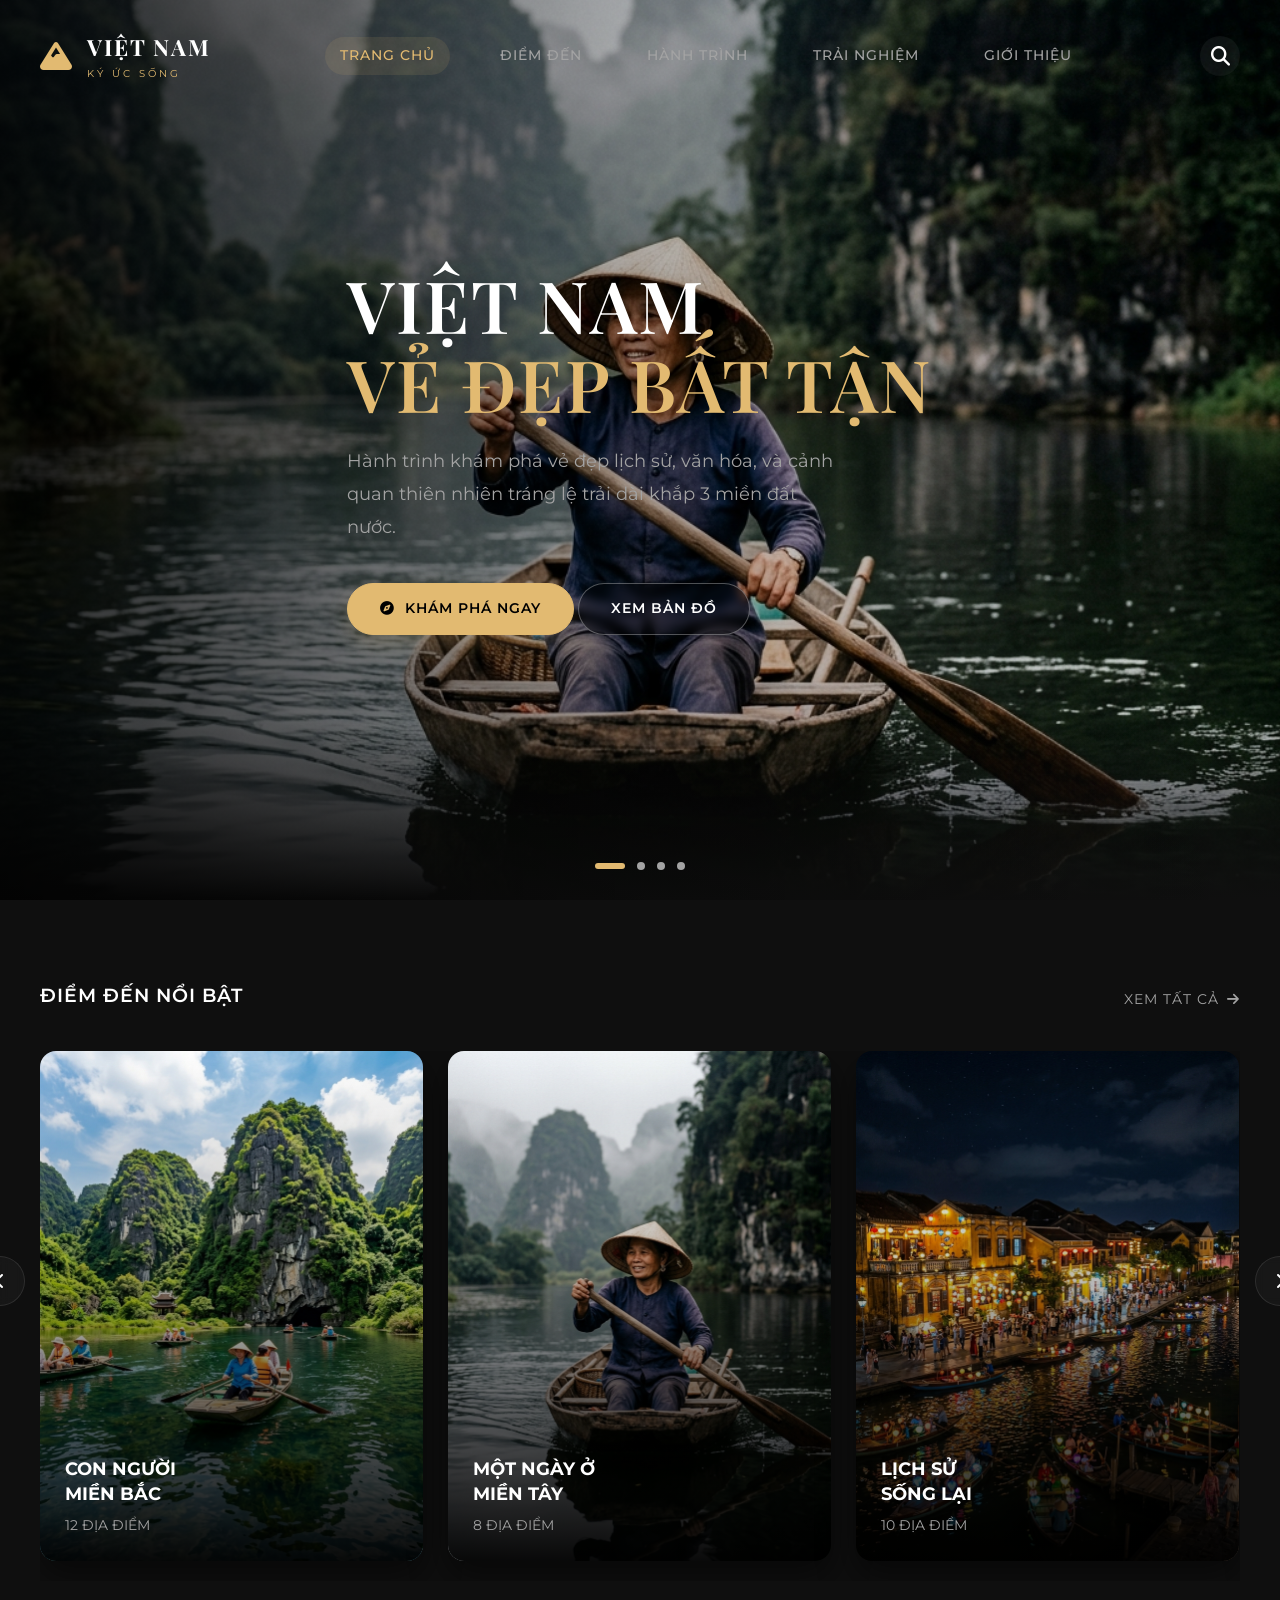
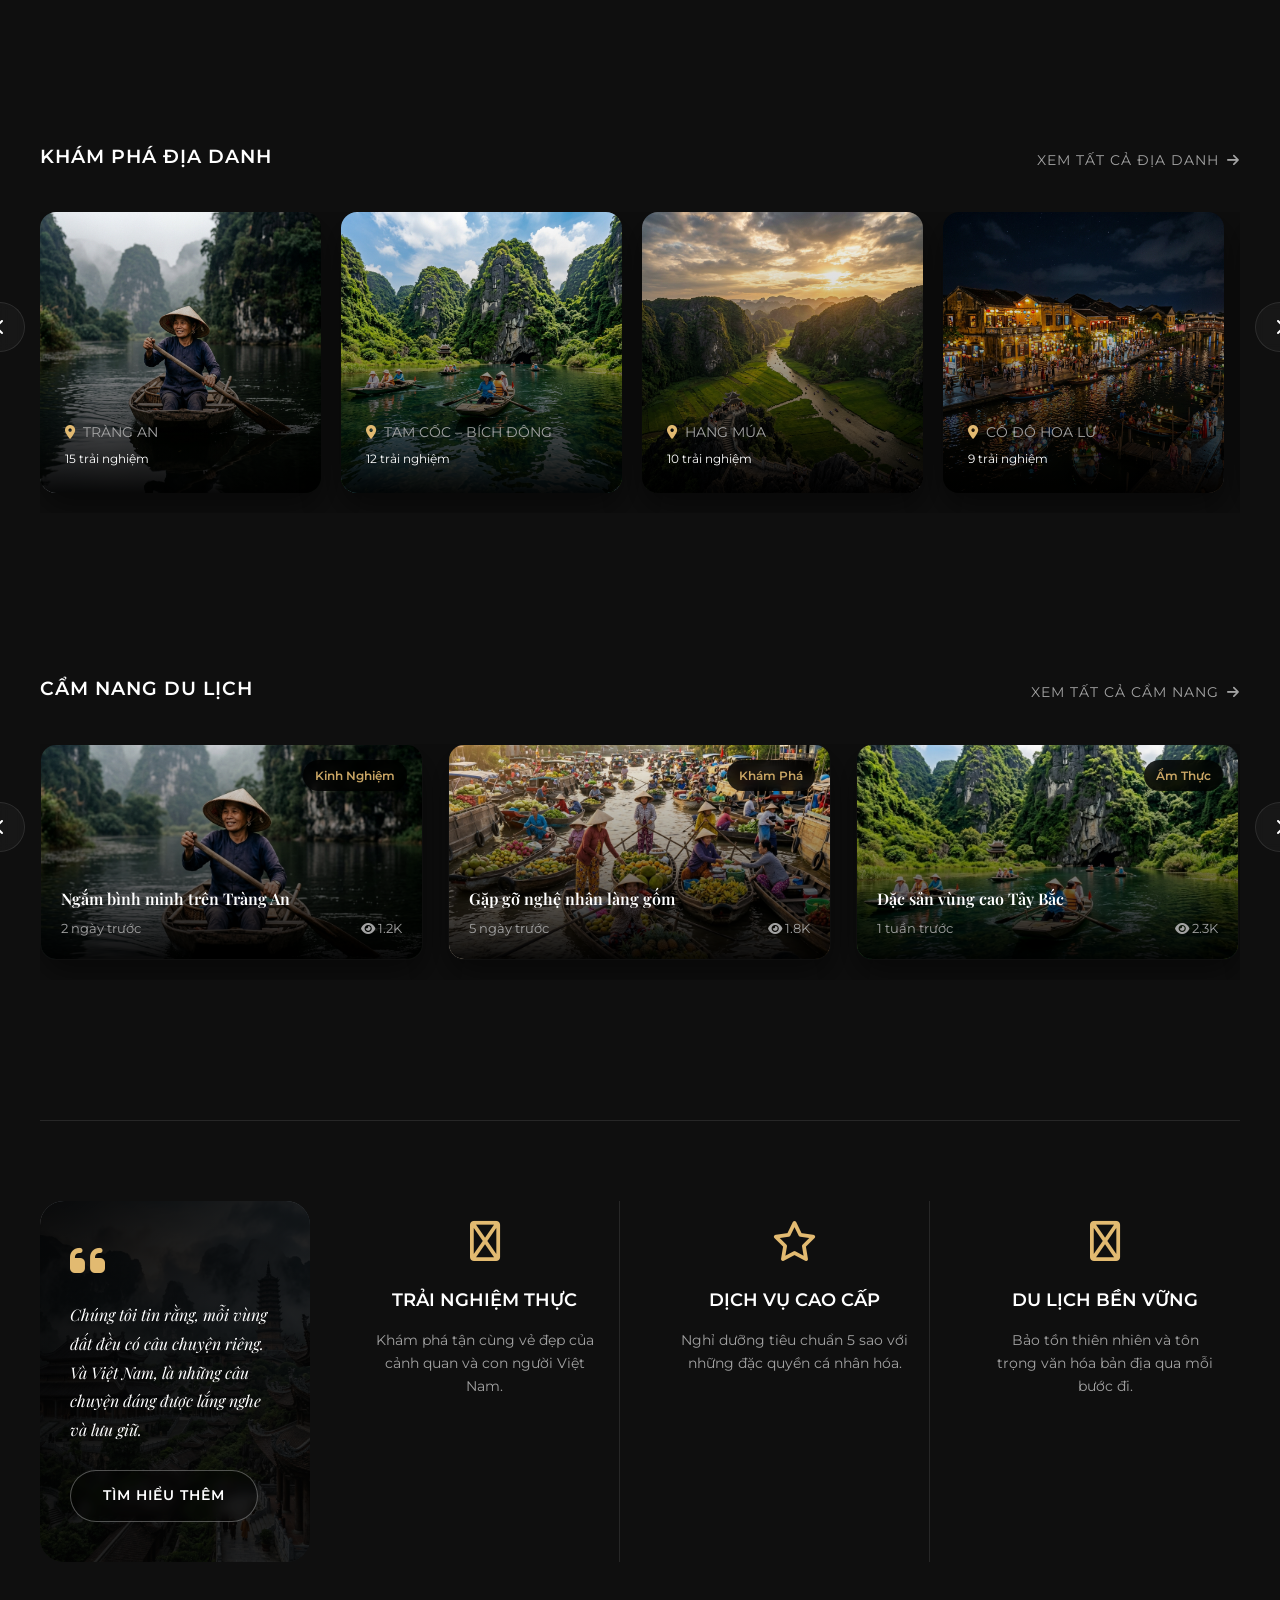
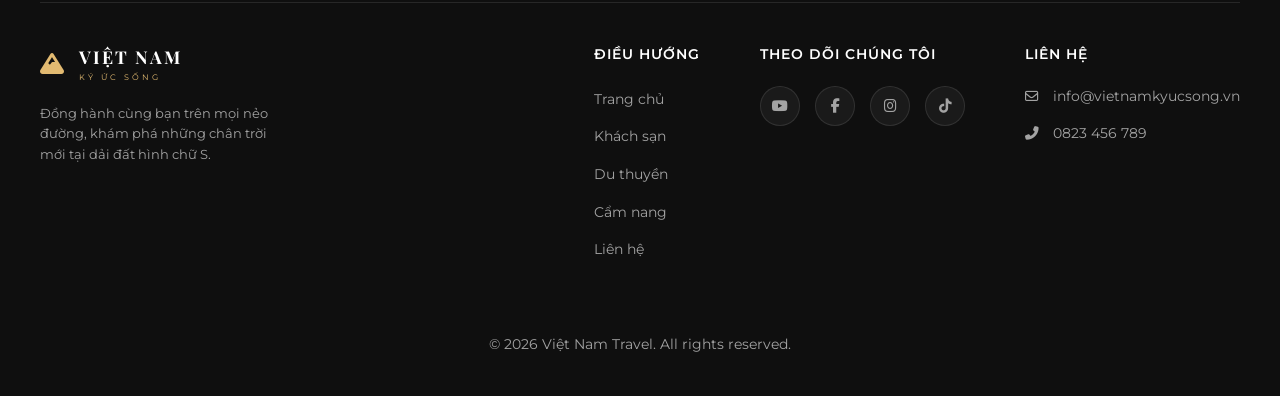
==== index.html @ fe4d3ed4 "first commit" ====
<!DOCTYPE html>
<html lang="vi">
<head>
    <meta charset="UTF-8">
    <meta name="viewport" content="width=device-width, initial-scale=1.0">
    <title>Việt Nam Ký Ức Sống</title>
    <link rel="stylesheet" href="style.css">
    <link rel="stylesheet" href="https://cdnjs.cloudflare.com/ajax/libs/font-awesome/6.4.0/css/all.min.css">
</head>
<body>

    <!-- Navbar -->
    <header class="navbar">
        <a href="index.html" class="logo">
            <i class="fas fa-mountain" style="font-size: 2rem; color: var(--gold);"></i>
            <div class="logo-text">
                <span>VIỆT NAM</span>
                <span>KÝ ỨC SỐNG</span>
            </div>
        </a>
        <nav class="nav-links">
            <a href="index.html" class="active">Trang Chủ</a>
            <a href="category.html">Điểm Đến</a>
            <a href="#">Hành Trình</a>
            <a href="#">Trải Nghiệm</a>
            <a href="#">Giới Thiệu</a>
        </nav>
        <div class="search-container">
            <input type="text" class="search-input" id="searchInput" placeholder="Tìm kiếm điểm đến...">
            <div class="nav-search" onclick="toggleSearch()">
                <i class="fas fa-search"></i>
            </div>
        </div>
        <button class="hamburger" onclick="toggleMenu()">
            <span></span>
            <span></span>
            <span></span>
        </button>
    </header>

    <!-- Mobile Overlay Nav -->
    <div class="mobile-overlay" id="mobileOverlay">
        <nav>
            <a href="index.html" class="active">Trang Chủ</a>
            <a href="category.html">Điểm Đến</a>
            <a href="#">Hành Trình</a>
            <a href="#">Trải Nghiệm</a>
            <a href="#">Giới Thiệu</a>
        </nav>
    </div>

    <!-- Hero Section -->
    <section class="hero" id="heroSlider">
        <div class="hero-bg">
            <img src="assets/images/boat.png" alt="Việt Nam Landscape" id="heroImage" style="transition: opacity 0.5s ease;">
        </div>
        <div class="hero-overlay"></div>
        <div class="container">
            <div class="hero-content">
                <h1>VIỆT NAM<br><span class="text-gold" id="heroTitle">VẺ ĐẸP BẤT TẬN</span></h1>
                <p id="heroDesc">Hành trình khám phá vẻ đẹp lịch sử, văn hóa, và cảnh quan thiên nhiên tráng lệ trải dài khắp 3 miền đất nước.</p>
                <div class="hero-buttons">
                    <a href="category.html" class="btn btn-solid"><i class="fas fa-compass"></i> KHÁM PHÁ NGAY</a>
                    <a href="javascript:void(0)" onclick="alert('Bản đồ đang tải...')" class="btn btn-outline">XEM BẢN ĐỒ</a>
                </div>
            </div>
        </div>
        
        <!-- Slide indicators at bottom center -->
        <div class="hero-indicators">
            <div class="dot active" onclick="goToSlide(0)"></div>
            <div class="dot" onclick="goToSlide(1)"></div>
            <div class="dot" onclick="goToSlide(2)"></div>
            <div class="dot" onclick="goToSlide(3)"></div>
        </div>
    </section>

    <!-- Section 1: Tour Nổi Bật -->
    <section class="section">
        <div class="container" style="position: relative;">
            <div class="section-header">
                <h2 class="section-title">ĐIỂM ĐẾN NỔI BẬT</h2>
                <a href="category.html" class="view-all">Xem tất cả <i class="fas fa-arrow-right"></i></a>
            </div>
            
            <div class="scroll-container">
                <div class="card" onclick="window.location.href='single.html'">
                    <div class="card-img">
                        <img src="assets/images/ninhbinh.png" alt="Ninh Bình">
                    </div>
                    <div class="card-overlay">
                        <h3 class="card-title">CON NGƯỜI<br>MIỀN BẮC</h3>
                        <div class="card-meta">12 ĐỊA ĐIỂM</div>
                    </div>
                </div>
                <div class="card" onclick="window.location.href='single.html'">
                    <div class="card-img">
                        <img src="assets/images/boat.png" alt="Sông Nước">
                    </div>
                    <div class="card-overlay">
                        <h3 class="card-title">MỘT NGÀY Ở<br>MIỀN TÂY</h3>
                        <div class="card-meta">8 ĐỊA ĐIỂM</div>
                    </div>
                </div>
                <div class="card" onclick="window.location.href='single.html'">
                    <div class="card-img">
                        <img src="assets/images/hoian.png" alt="Hội An">
                    </div>
                    <div class="card-overlay">
                        <h3 class="card-title">LỊCH SỬ<br>SỐNG LẠI</h3>
                        <div class="card-meta">10 ĐỊA ĐIỂM</div>
                    </div>
                </div>
                <div class="card" onclick="window.location.href='single.html'">
                    <div class="card-img">
                        <img src="assets/images/mekong.png" alt="Miền Trung">
                    </div>
                    <div class="card-overlay">
                        <h3 class="card-title">LÀNG NGHỀ<br>TRUYỀN THỐNG</h3>
                        <div class="card-meta">9 ĐỊA ĐIỂM</div>
                    </div>
                </div>
            </div>
            
            <div class="nav-arrow left" onclick="slideGrid(this, -1)"><i class="fas fa-chevron-left"></i></div>
            <div class="nav-arrow" onclick="slideGrid(this, 1)"><i class="fas fa-chevron-right"></i></div>
        </div>
    </section>

    <!-- Section 2: Khám Phá Địa Danh -->
    <section class="section">
        <div class="container" style="position: relative;">
            <div class="section-header">
                <h2 class="section-title">KHÁM PHÁ ĐỊA DANH</h2>
                <a href="category.html" class="view-all">Xem tất cả địa danh <i class="fas fa-arrow-right"></i></a>
            </div>
            
            <div class="scroll-container grid-5">
                <div class="card" style="aspect-ratio: 1/1;" onclick="window.location.href='single.html'">
                    <div class="card-img" style="aspect-ratio: 1/1;">
                        <img src="assets/images/boat.png" alt="Tràng An">
                    </div>
                    <div class="card-overlay">
                        <div class="card-meta" style="margin-bottom: 5px;"><i class="fas fa-map-marker-alt"></i> TRÀNG AN</div>
                        <div class="card-meta" style="color: #fff; font-size: 0.75rem;">15 trải nghiệm</div>
                    </div>
                </div>
                <div class="card" style="aspect-ratio: 1/1;" onclick="window.location.href='single.html'">
                    <div class="card-img" style="aspect-ratio: 1/1;">
                        <img src="assets/images/ninhbinh.png" alt="Tam Cốc">
                    </div>
                    <div class="card-overlay">
                        <div class="card-meta" style="margin-bottom: 5px;"><i class="fas fa-map-marker-alt"></i> TAM CỐC – BÍCH ĐỘNG</div>
                        <div class="card-meta" style="color: #fff; font-size: 0.75rem;">12 trải nghiệm</div>
                    </div>
                </div>
                <div class="card" style="aspect-ratio: 1/1;" onclick="window.location.href='single.html'">
                    <div class="card-img" style="aspect-ratio: 1/1;">
                        <img src="assets/images/hangmua.png" alt="Hang Múa">
                    </div>
                    <div class="card-overlay">
                        <div class="card-meta" style="margin-bottom: 5px;"><i class="fas fa-map-marker-alt"></i> HANG MÚA</div>
                        <div class="card-meta" style="color: #fff; font-size: 0.75rem;">10 trải nghiệm</div>
                    </div>
                </div>
                <div class="card" style="aspect-ratio: 1/1;" onclick="window.location.href='single.html'">
                    <div class="card-img" style="aspect-ratio: 1/1;">
                        <img src="assets/images/hoian.png" alt="Hoa Lư">
                    </div>
                    <div class="card-overlay">
                        <div class="card-meta" style="margin-bottom: 5px;"><i class="fas fa-map-marker-alt"></i> CỐ ĐÔ HOA LƯ</div>
                        <div class="card-meta" style="color: #fff; font-size: 0.75rem;">9 trải nghiệm</div>
                    </div>
                </div>
                <div class="card" style="aspect-ratio: 1/1;" onclick="window.location.href='single.html'">
                    <div class="card-img" style="aspect-ratio: 1/1;">
                        <img src="assets/images/baidinh.png" alt="Bái Đính">
                    </div>
                    <div class="card-overlay">
                        <div class="card-meta" style="margin-bottom: 5px;"><i class="fas fa-map-marker-alt"></i> CHÙA BÁI ĐÍNH</div>
                        <div class="card-meta" style="color: #fff; font-size: 0.75rem;">8 trải nghiệm</div>
                    </div>
                </div>
            </div>
            
            <div class="nav-arrow left" onclick="slideGrid(this, -1)"><i class="fas fa-chevron-left"></i></div>
            <div class="nav-arrow" onclick="slideGrid(this, 1)"><i class="fas fa-chevron-right"></i></div>
        </div>
    </section>

    <!-- Section 3: Cẩm Nang Du Lịch -->
    <section class="section">
        <div class="container" style="position: relative;">
            <div class="section-header">
                <h2 class="section-title">CẨM NANG DU LỊCH</h2>
                <a href="category.html" class="view-all">Xem tất cả cẩm nang <i class="fas fa-arrow-right"></i></a>
            </div>
            
            <div class="scroll-container">
                <div class="video-card" onclick="window.location.href='single.html'">
                    <div class="video-img">
                        <img src="assets/images/boat.png" alt="Bình minh">
                        <div class="time-badge">Kinh Nghiệm</div>
                        <div class="video-overlay">
                            <h4 class="video-title">Ngắm bình minh trên Tràng An</h4>
                            <div class="video-stats">
                                <span>2 ngày trước</span>
                                <span><i class="fas fa-eye"></i> 1.2K</span>
                            </div>
                        </div>
                    </div>
                </div>
                <div class="video-card" onclick="window.location.href='single.html'">
                    <div class="video-img">
                        <img src="assets/images/mekong.png" alt="Thợ đá">
                        <div class="time-badge">Khám Phá</div>
                        <div class="video-overlay">
                            <h4 class="video-title">Gặp gỡ nghệ nhân làng gốm</h4>
                            <div class="video-stats">
                                <span>5 ngày trước</span>
                                <span><i class="fas fa-eye"></i> 1.8K</span>
                            </div>
                        </div>
                    </div>
                </div>
                <div class="video-card" onclick="window.location.href='single.html'">
                    <div class="video-img">
                        <img src="assets/images/ninhbinh.png" alt="Làng quê">
                        <div class="time-badge">Ẩm Thực</div>
                        <div class="video-overlay">
                            <h4 class="video-title">Đặc sản vùng cao Tây Bắc</h4>
                            <div class="video-stats">
                                <span>1 tuần trước</span>
                                <span><i class="fas fa-eye"></i> 2.3K</span>
                            </div>
                        </div>
                    </div>
                </div>
                <div class="video-card" onclick="window.location.href='single.html'">
                    <div class="video-img">
                        <img src="assets/images/hangmua.png" alt="Lúa chín">
                        <div class="time-badge">Góc Ảnh</div>
                        <div class="video-overlay">
                            <h4 class="video-title">Tam Cốc mùa lúa chín vàng</h4>
                            <div class="video-stats">
                                <span>1 tuần trước</span>
                                <span><i class="fas fa-eye"></i> 3.1K</span>
                            </div>
                        </div>
                    </div>
                </div>
            </div>
            
            <div class="nav-arrow left" onclick="slideGrid(this, -1)"><i class="fas fa-chevron-left"></i></div>
            <div class="nav-arrow" onclick="slideGrid(this, 1)"><i class="fas fa-chevron-right"></i></div>
        </div>
    </section>

    <!-- Footer Area -->
    <footer class="container">
        <!-- Top Footer Grid -->
        <div class="footer-top">
            <div class="quote-box">
                <div class="quote-bg"><img src="assets/images/baidinh.png" alt="Bg"></div>
                <div class="quote-overlay"></div>
                <i class="fas fa-quote-left"></i>
                <p>Chúng tôi tin rằng, mỗi vùng đất đều có câu chuyện riêng. Và Việt Nam, là những câu chuyện đáng được lắng nghe và lưu giữ.</p>
                <a href="category.html" class="btn btn-outline" style="align-self: flex-start;">TÌM HIỂU THÊM</a>
            </div>
            <div class="feature-col">
                <i class="fas fa-map-marked-alt"></i>
                <h4>TRẢI NGHIỆM THỰC</h4>
                <p>Khám phá tận cùng vẻ đẹp của cảnh quan và con người Việt Nam.</p>
            </div>
            <div class="feature-col">
                <i class="fas fa-star"></i>
                <h4>DỊCH VỤ CAO CẤP</h4>
                <p>Nghỉ dưỡng tiêu chuẩn 5 sao với những đặc quyền cá nhân hóa.</p>
            </div>
            <div class="feature-col">
                <i class="fas fa-leaf"></i>
                <h4>DU LỊCH BỀN VỮNG</h4>
                <p>Bảo tồn thiên nhiên và tôn trọng văn hóa bản địa qua mỗi bước đi.</p>
            </div>
        </div>

        <!-- Bottom Footer Nav -->
        <div class="footer-bottom">
            <div>
                <a href="index.html" class="logo" style="margin-bottom: 20px;">
                    <i class="fas fa-mountain" style="font-size: 1.5rem; color: var(--gold);"></i>
                    <div class="logo-text">
                        <span style="font-size: 1.1rem;">VIỆT NAM</span>
                        <span style="font-size: 0.5rem;">KÝ ỨC SỐNG</span>
                    </div>
                </a>
                <p style="font-size: 0.8rem; color: var(--text-muted); max-width: 250px;">Đồng hành cùng bạn trên mọi nẻo đường, khám phá những chân trời mới tại dải đất hình chữ S.</p>
            </div>
            
            <div class="footer-nav">
                <div class="footer-col">
                    <h5>ĐIỀU HƯỚNG</h5>
                    <ul>
                        <li><a href="#">Trang chủ</a></li>
                        <li><a href="#">Khách sạn</a></li>
                        <li><a href="#">Du thuyền</a></li>
                        <li><a href="#">Cẩm nang</a></li>
                        <li><a href="#">Liên hệ</a></li>
                    </ul>
                </div>
                <div class="footer-col">
                    <h5>THEO DÕI CHÚNG TÔI</h5>
                    <div class="social-nav">
                        <a href="#"><i class="fab fa-youtube"></i></a>
                        <a href="#"><i class="fab fa-facebook-f"></i></a>
                        <a href="#"><i class="fab fa-instagram"></i></a>
                        <a href="#"><i class="fab fa-tiktok"></i></a>
                    </div>
                </div>
                <div class="footer-col">
                    <h5>LIÊN HỆ</h5>
                    <ul style="font-size: 0.85rem; color: var(--text-muted);">
                        <li style="margin-bottom: 15px;"><i class="far fa-envelope" style="margin-right: 10px;"></i> info@vietnamkyucsong.vn</li>
                        <li><i class="fas fa-phone-alt" style="margin-right: 10px;"></i> 0823 456 789</li>
                    </ul>
                </div>
            </div>
        </div>

        <div class="copyright">
            &copy; 2026 Việt Nam Travel. All rights reserved.
        </div>
    </footer>

    <script>
        function toggleSearch() {
            const input = document.getElementById('searchInput');
            input.classList.toggle('active');
            if(input.classList.contains('active')) {
                input.focus();
            }
        }

        // Sticky Navbar on Scroll
        const navbar = document.querySelector('.navbar');
        window.addEventListener('scroll', () => {
            if (window.scrollY > 100) {
                navbar.classList.add('scrolled');
            } else {
                navbar.classList.remove('scrolled');
            }
        });

        function toggleMenu() {
            const hamburger = document.querySelector('.hamburger');
            const overlay = document.getElementById('mobileOverlay');
            hamburger.classList.toggle('active');
            overlay.classList.toggle('active');
            document.body.style.overflow = overlay.classList.contains('active') ? 'hidden' : '';
        }

        // Hero Slider Logic
        const slides = [
            { img: 'assets/images/boat.png', title: 'VẺ ĐẸP BẤT TẬN', desc: 'Hành trình khám phá vẻ đẹp lịch sử, văn hóa, và cảnh quan thiên nhiên tráng lệ trải dài khắp 3 miền.' },
            { img: 'assets/images/ninhbinh.png', title: 'KỲ QUAN THẾ GIỚI', desc: 'Chiêm ngưỡng những dãy núi đá vôi hùng vĩ và hệ thống hang động bí ẩn của di sản Tràng An.' },
            { img: 'assets/images/hoian.png', title: 'DI SẢN VĂN HÓA', desc: 'Dạo bước trên những con phố cổ ngập tràn ánh đèn lồng rực rỡ và những mái ngói rêu phong.' },
            { img: 'assets/images/hangmua.png', title: 'BỨC TRANH THIÊN NHIÊN', desc: 'Chinh phục đỉnh cao và ngắm trọn toàn cảnh non nước hữu tình từ những điểm nhìn ngoạn mục nhất.' }
        ];

        let currentSlide = 0;
        function goToSlide(index) {
            currentSlide = index;
            updateSlider();
        }

        function nextSlide() {
            currentSlide = (currentSlide + 1) % slides.length;
            updateSlider();
        }

        function updateSlider() {
            const heroImg = document.getElementById('heroImage');
            const heroTitle = document.getElementById('heroTitle');
            const heroDesc = document.getElementById('heroDesc');
            const dots = document.querySelectorAll('.hero-indicators .dot');

            heroImg.style.opacity = 0;
            setTimeout(() => {
                heroImg.src = slides[currentSlide].img;
                heroTitle.innerText = slides[currentSlide].title;
                heroDesc.innerText = slides[currentSlide].desc;
                heroImg.style.opacity = 1;
            }, 300);

            dots.forEach((dot, idx) => {
                if(idx === currentSlide) dot.classList.add('active');
                else dot.classList.remove('active');
            });
        }
        setInterval(nextSlide, 5000);

        // Horizontal Grid Slider Logic
        function slideGrid(button, direction) {
            const container = button.parentElement.querySelector('.scroll-container');
            if(container) {
                const scrollAmount = container.clientWidth / 1.5;
                container.scrollBy({ left: direction * scrollAmount, behavior: 'smooth' });
            }
        }
    </script>
</body>
</html>
---- style.css ----
@import url('https://fonts.googleapis.com/css2?family=Montserrat:wght@300;400;500;600;700&family=Playfair+Display:ital,wght@0,400;0,500;0,600;0,700;1,400&display=swap');

:root {
    --bg-dark: #0f0f0f;
    --bg-surface: #1a1a1a;
    --bg-card: #222222;
    --gold: #e2ba71;
    --gold-hover: #c49d59;
    --text-main: #ffffff;
    --text-muted: #a3a3a3;
    --border: rgba(255, 255, 255, 0.1);
    --radius-lg: 24px;
    --radius-md: 16px;
    --radius-sm: 8px;
    --shadow-glow: 0 10px 40px rgba(226, 186, 113, 0.15);
    --shadow-soft: 0 15px 35px rgba(0,0,0,0.5);
    --transition: all 0.4s cubic-bezier(0.16, 1, 0.3, 1);
}

* {
    margin: 0;
    padding: 0;
    box-sizing: border-box;
}

body {
    font-family: 'Montserrat', sans-serif;
    background-color: var(--bg-dark);
    color: var(--text-main);
    line-height: 1.6;
    overflow-x: hidden;
}

/* Typography */
h1, h2, h3, h4, h5, h6 {
    font-family: 'Playfair Display', serif;
    font-weight: 600;
}

.font-serif {
    font-family: 'Playfair Display', serif;
}

.text-gold {
    color: var(--gold);
}

a {
    text-decoration: none;
    color: inherit;
    transition: var(--transition);
}

img {
    max-width: 100%;
    display: block;
    object-fit: cover;
}

.container {
    max-width: 1400px;
    margin: 0 auto;
    padding: 0 40px;
}

/* Buttons */
.btn {
    display: inline-flex;
    align-items: center;
    justify-content: center;
    gap: 10px;
    padding: 14px 32px;
    font-size: 0.85rem;
    font-weight: 600;
    font-family: 'Montserrat', sans-serif;
    letter-spacing: 1px;
    text-transform: uppercase;
    cursor: pointer;
    transition: var(--transition);
    border-radius: 50px; /* Softer radius */
}

.btn-solid {
    background-color: var(--gold);
    color: #000;
    border: 1px solid var(--gold);
    box-shadow: 0 8px 20px rgba(226, 186, 113, 0.2);
}

.btn-solid:hover {
    background-color: var(--gold-hover);
    border-color: var(--gold-hover);
    transform: translateY(-3px);
    box-shadow: 0 12px 25px rgba(226, 186, 113, 0.4);
}

.btn-outline {
    background-color: rgba(0,0,0,0.3);
    backdrop-filter: blur(5px);
    color: var(--text-main);
    border: 1px solid rgba(255,255,255,0.3);
}

.btn-outline:hover {
    border-color: var(--gold);
    color: var(--gold);
    transform: translateY(-3px);
}

/* Navbar */
.navbar {
    position: absolute;
    top: 0;
    left: 0;
    width: 100%;
    padding: 30px 40px;
    display: flex;
    justify-content: space-between;
    align-items: center;
    z-index: 100;
    transition: var(--transition);
}

.navbar.scrolled {
    position: fixed;
    background: rgba(15, 15, 15, 0.95);
    backdrop-filter: blur(10px);
    padding: 15px 40px;
    border-bottom: 1px solid var(--border);
    box-shadow: var(--shadow-soft);
}

.logo {
    display: flex;
    align-items: center;
    gap: 15px;
}

.logo-text {
    display: flex;
    flex-direction: column;
}

.logo-text span:first-child {
    font-family: 'Playfair Display', serif;
    font-size: 1.4rem;
    font-weight: 700;
    letter-spacing: 2px;
}

.logo-text span:last-child {
    font-size: 0.65rem;
    text-transform: uppercase;
    letter-spacing: 3px;
    color: var(--gold);
}

.nav-links {
    display: flex;
    gap: 35px;
    align-items: center;
}

.nav-links a {
    font-size: 0.85rem;
    font-weight: 500;
    text-transform: uppercase;
    letter-spacing: 1px;
    color: var(--text-muted);
    position: relative;
    padding: 8px 15px;
    border-radius: 20px;
    transition: var(--transition);
}

.nav-links a:hover, .nav-links a.active {
    color: var(--gold);
    background: rgba(226, 186, 113, 0.1);
}

.nav-search {
    color: var(--text-main);
    font-size: 1.2rem;
    cursor: pointer;
    width: 40px;
    height: 40px;
    display: flex;
    align-items: center;
    justify-content: center;
    border-radius: 50%;
    background: rgba(255,255,255,0.05);
    transition: var(--transition);
    z-index: 2;
}

.nav-search:hover {
    background: var(--gold);
    color: #000;
}

.search-container {
    display: flex;
    align-items: center;
    position: relative;
}

.search-input {
    width: 0;
    opacity: 0;
    visibility: hidden;
    padding: 0;
    border: none;
    border-bottom: 1px solid var(--gold);
    background: transparent;
    color: var(--text-main);
    font-family: 'Montserrat', sans-serif;
    font-size: 0.9rem;
    transition: all 0.4s cubic-bezier(0.16, 1, 0.3, 1);
    outline: none;
    position: absolute;
    right: 50px; /* Expand from right to left */
}

.search-input.active {
    width: 250px;
    opacity: 1;
    visibility: visible;
    padding: 5px 10px;
}

.search-input::placeholder {
    color: rgba(255, 255, 255, 0.5);
}

/* Hero Section */
.hero {
    height: 100vh;
    position: relative;
    display: flex;
    align-items: center;
}

.hero-bg {
    position: absolute;
    inset: 0;
    width: 100%;
    height: 100%;
}

.hero-bg img {
    width: 100%;
    height: 100%;
    object-fit: cover;
}

.hero-overlay {
    position: absolute;
    inset: 0;
    background: linear-gradient(to right, rgba(0,0,0,0.8) 0%, rgba(0,0,0,0.3) 50%, transparent 100%),
                linear-gradient(to top, var(--bg-dark) 0%, transparent 20%);
}

.hero-content {
    position: relative;
    z-index: 10;
    max-width: 700px;
}

.hero-content h1 {
    font-size: clamp(3rem, 6vw, 4.5rem);
    line-height: 1.1;
    margin-bottom: 20px;
    letter-spacing: 2px;
    text-shadow: 0 10px 30px rgba(0,0,0,0.5);
}

.hero-content p {
    font-size: 1.15rem;
    color: var(--text-muted);
    margin-bottom: 40px;
    max-width: 500px;
    line-height: 1.8;
}

.hero-indicators {
    position: absolute; 
    bottom: 30px; 
    left: 50%; 
    transform: translateX(-50%); 
    display: flex; 
    gap: 12px; 
    z-index: 10;
    align-items: center;
}

.dot {
    width: 8px; 
    height: 8px; 
    background: var(--text-muted); 
    border-radius: 50%; 
    cursor: pointer;
    transition: var(--transition);
}

.dot.active {
    width: 30px; 
    height: 6px; 
    background: var(--gold); 
    border-radius: 3px;
}

/* Section Common */
.section {
    padding: 80px 0;
}

.section-header {
    display: flex;
    justify-content: space-between;
    align-items: flex-end;
    margin-bottom: 40px;
}

.section-title {
    font-family: 'Montserrat', sans-serif;
    font-size: 1.2rem;
    font-weight: 600;
    text-transform: uppercase;
    letter-spacing: 1px;
}

.view-all {
    font-size: 0.85rem;
    color: var(--text-muted);
    display: flex;
    align-items: center;
    gap: 8px;
    text-transform: uppercase;
    letter-spacing: 1px;
}

.view-all:hover {
    color: var(--gold);
}

/* Card Grids */
.scroll-container {
    display: flex;
    overflow-x: auto;
    scroll-snap-type: x mandatory;
    scroll-behavior: smooth;
    gap: 25px;
    padding-bottom: 20px;
    scrollbar-width: none; /* Firefox */
}

.scroll-container::-webkit-scrollbar {
    display: none; /* Chrome */
}

.scroll-container > * {
    flex: 0 0 calc(33.333% - 17px);
    scroll-snap-align: start;
}

.scroll-container.grid-5 {
    display: flex;
}

.grid-5.scroll-container > * {
    flex: 0 0 calc(25% - 19px);
}

.grid-4 {
    display: grid;
    grid-template-columns: repeat(4, 1fr);
    gap: 25px;
}

.grid-5 {
    display: grid;
    grid-template-columns: repeat(5, 1fr);
    gap: 20px;
}

.card {
    position: relative;
    border-radius: var(--radius-md);
    overflow: hidden;
    cursor: pointer;
    box-shadow: var(--shadow-soft);
    transition: var(--transition);
}

.card-img {
    aspect-ratio: 3/4;
    width: 100%;
}

.card-img img {
    width: 100%;
    height: 100%;
    object-fit: cover;
    transition: transform 1s ease;
}

.card:hover {
    transform: translateY(-10px);
    box-shadow: var(--shadow-glow);
    border: 1px solid rgba(226, 186, 113, 0.3);
}

.card:hover .card-img img {
    transform: scale(1.08);
}

.card-overlay {
    position: absolute;
    inset: 0;
    background: linear-gradient(to top, rgba(0,0,0,0.95) 0%, rgba(0,0,0,0.2) 60%, transparent 100%);
    display: flex;
    flex-direction: column;
    justify-content: flex-end;
    padding: 25px;
    transition: var(--transition);
}

.card-title {
    font-family: 'Montserrat', sans-serif;
    font-size: 1.1rem;
    font-weight: 700;
    text-transform: uppercase;
    margin-bottom: 8px;
    line-height: 1.4;
}

.card-meta {
    font-size: 0.85rem;
    color: var(--text-muted);
    display: flex;
    align-items: center;
    gap: 8px;
}

.card-meta i {
    color: var(--gold);
}

/* Category Page Specific */
.filter-sidebar {
    background: var(--bg-surface);
    border: 1px solid var(--border);
    border-radius: var(--radius-md);
    padding: 30px;
    position: sticky;
    top: 120px;
}

.filter-group {
    margin-bottom: 30px;
}

.filter-group h4 {
    font-family: 'Montserrat', sans-serif;
    font-size: 1rem;
    text-transform: uppercase;
    letter-spacing: 1px;
    margin-bottom: 20px;
    color: var(--gold);
    border-bottom: 1px solid var(--border);
    padding-bottom: 10px;
}

.filter-group label {
    display: flex;
    align-items: center;
    gap: 12px;
    margin-bottom: 15px;
    color: var(--text-muted);
    cursor: pointer;
    transition: var(--transition);
}

.filter-group label:hover {
    color: var(--text-main);
}

.filter-group input {
    accent-color: var(--gold);
    width: 18px;
    height: 18px;
}

/* Horizontal Video Cards */
.video-card {
    position: relative;
    border-radius: var(--radius-md);
    overflow: hidden;
    cursor: pointer;
    box-shadow: var(--shadow-soft);
    border: 1px solid transparent;
    transition: var(--transition);
}

.video-img {
    aspect-ratio: 16/9;
    width: 100%;
    position: relative;
}

.video-img img {
    width: 100%;
    height: 100%;
    transition: transform 0.8s ease;
}

.video-card:hover {
    transform: translateY(-8px);
    border-color: rgba(226, 186, 113, 0.3);
    box-shadow: var(--shadow-glow);
}

.video-card:hover .video-img img {
    transform: scale(1.05);
}

.time-badge {
    position: absolute;
    top: 15px;
    right: 15px;
    background: rgba(0,0,0,0.8);
    backdrop-filter: blur(5px);
    padding: 6px 12px;
    font-size: 0.75rem;
    border-radius: 20px;
    color: var(--gold);
    font-weight: 600;
}

.video-overlay {
    position: absolute;
    inset: 0;
    background: linear-gradient(to top, rgba(0,0,0,0.95) 0%, rgba(0,0,0,0.4) 50%, transparent 100%);
    display: flex;
    flex-direction: column;
    justify-content: flex-end;
    padding: 20px;
}

.video-title {
    font-size: 1rem;
    font-weight: 600;
    margin-bottom: 8px;
    line-height: 1.4;
}

.video-stats {
    display: flex;
    justify-content: space-between;
    font-size: 0.8rem;
    color: var(--text-muted);
}

/* Footer Quote Block */
.footer-top {
    display: grid;
    grid-template-columns: 1fr 1fr 1fr 1fr;
    gap: 40px;
    padding: 80px 0 40px;
    border-top: 1px solid var(--border);
    margin-top: 60px;
}

.quote-box {
    position: relative;
    grid-column: span 1;
    border-radius: var(--radius-lg);
    overflow: hidden;
    padding: 40px 30px;
    display: flex;
    flex-direction: column;
    justify-content: center;
    min-height: 300px;
}

.quote-bg {
    position: absolute;
    inset: 0;
    z-index: -2;
}

.quote-bg img {
    width: 100%;
    height: 100%;
    object-fit: cover;
    opacity: 0.5;
}

.quote-overlay {
    position: absolute;
    inset: 0;
    background: linear-gradient(135deg, rgba(0,0,0,0.9) 0%, rgba(0,0,0,0.5) 100%);
    z-index: -1;
}

.quote-box i {
    color: var(--gold);
    font-size: 2.5rem;
    margin-bottom: 20px;
}

.quote-box p {
    font-size: 1rem;
    line-height: 1.8;
    margin-bottom: 25px;
    font-family: 'Playfair Display', serif;
    font-style: italic;
}

.feature-col {
    display: flex;
    flex-direction: column;
    align-items: center;
    text-align: center;
    padding: 20px;
    border-right: 1px solid var(--border);
}

.feature-col:last-child {
    border-right: none;
}

.feature-col i {
    font-size: 2.5rem;
    color: var(--gold);
    margin-bottom: 25px;
    font-weight: 300;
}

.feature-col h4 {
    font-family: 'Montserrat', sans-serif;
    font-size: 1.1rem;
    text-transform: uppercase;
    margin-bottom: 15px;
}

.feature-col p {
    font-size: 0.9rem;
    color: var(--text-muted);
    line-height: 1.6;
}

/* Footer Bottom */
.footer-bottom {
    display: flex;
    justify-content: space-between;
    padding: 40px 0;
    border-top: 1px solid var(--border);
}

.footer-nav {
    display: flex;
    gap: 60px;
}

.footer-col h5 {
    font-family: 'Montserrat', sans-serif;
    font-size: 0.9rem;
    text-transform: uppercase;
    margin-bottom: 20px;
    color: var(--text-main);
    letter-spacing: 1px;
}

.footer-col ul {
    list-style: none;
}

.footer-col ul li {
    margin-bottom: 12px;
}

.footer-col a {
    font-size: 0.9rem;
    color: var(--text-muted);
}

.footer-col a:hover {
    color: var(--gold);
    padding-left: 5px;
}

.social-nav {
    display: flex;
    gap: 15px;
}

.social-nav a {
    width: 40px;
    height: 40px;
    border-radius: 50%;
    border: 1px solid var(--border);
    display: flex;
    align-items: center;
    justify-content: center;
    color: var(--text-muted);
    background: var(--bg-surface);
}

.social-nav a:hover {
    border-color: var(--gold);
    color: var(--bg-dark);
    background: var(--gold);
    transform: translateY(-3px);
}

.copyright {
    text-align: center;
    padding: 20px 0 40px;
    font-size: 0.85rem;
    color: var(--text-muted);
}

/* Page Header (Category/Single) */
.page-header {
    padding: 200px 0 80px;
    text-align: center;
    position: relative;
}

.page-header::before {
    content: '';
    position: absolute;
    bottom: 0;
    left: 50%;
    transform: translateX(-50%);
    width: 60px;
    height: 2px;
    background: var(--gold);
}

.page-header h1 {
    font-size: clamp(3rem, 5vw, 4rem);
    margin-bottom: 15px;
    letter-spacing: 1px;
}

.article-body {
    max-width: 800px;
    margin: 80px auto;
    font-size: 1.15rem;
    line-height: 1.8;
}

.article-body p {
    margin-bottom: 30px;
    color: #e5e5e5;
}

.article-body img {
    margin: 50px 0;
    border-radius: var(--radius-md);
    box-shadow: var(--shadow-soft);
}

.drop-cap {
    float: left;
    font-size: 5rem;
    line-height: 0.8;
    padding-right: 20px;
    padding-top: 10px;
    font-family: 'Playfair Display', serif;
    color: var(--gold);
}

/* Slider arrows overlay */
.nav-arrow {
    position: absolute;
    right: -25px;
    top: 50%;
    transform: translateY(-50%);
    width: 50px;
    height: 50px;
    border-radius: 50%;
    border: 1px solid var(--border);
    background: rgba(26, 26, 26, 0.8);
    backdrop-filter: blur(5px);
    display: flex;
    align-items: center;
    justify-content: center;
    z-index: 10;
    cursor: pointer;
    transition: var(--transition);
}

.nav-arrow.left {
    right: auto;
    left: -25px;
}

.nav-arrow:hover {
    border-color: var(--gold);
    color: var(--gold);
    background: var(--bg-dark);
    box-shadow: var(--shadow-glow);
}

/* =============================================
   MOBILE HAMBURGER MENU
   ============================================= */
.hamburger {
    display: none;
    flex-direction: column;
    justify-content: center;
    gap: 5px;
    width: 40px;
    height: 40px;
    cursor: pointer;
    z-index: 1001;
    background: none;
    border: none;
    padding: 8px;
}

.hamburger span {
    display: block;
    width: 24px;
    height: 2px;
    background: var(--text-main);
    border-radius: 2px;
    transition: var(--transition);
}

.hamburger.active span:nth-child(1) {
    transform: rotate(45deg) translate(5px, 5px);
}

.hamburger.active span:nth-child(2) {
    opacity: 0;
}

.hamburger.active span:nth-child(3) {
    transform: rotate(-45deg) translate(5px, -5px);
}

/* Mobile Overlay Nav */
.mobile-overlay {
    display: none;
    position: fixed;
    inset: 0;
    background: rgba(15, 15, 15, 0.97);
    backdrop-filter: blur(20px);
    z-index: 999;
    opacity: 0;
    visibility: hidden;
    transition: opacity 0.4s ease, visibility 0.4s ease;
}

.mobile-overlay.active {
    opacity: 1;
    visibility: visible;
}

.mobile-overlay nav {
    display: flex;
    flex-direction: column;
    align-items: center;
    justify-content: center;
    height: 100%;
    gap: 10px;
}

.mobile-overlay nav a {
    font-size: 1.3rem;
    font-weight: 500;
    text-transform: uppercase;
    letter-spacing: 2px;
    color: var(--text-muted);
    padding: 15px 30px;
    border-radius: 12px;
    transition: var(--transition);
}

.mobile-overlay nav a:hover,
.mobile-overlay nav a.active {
    color: var(--gold);
    background: rgba(226, 186, 113, 0.1);
}

/* =============================================
   RESPONSIVE — TABLET (max-width: 1024px)
   ============================================= */
@media (max-width: 1024px) {
    .container {
        padding: 0 30px;
    }

    /* Navbar */
    .navbar {
        padding: 20px 30px;
    }

    .navbar.scrolled {
        padding: 12px 30px;
    }

    .nav-links {
        display: none;
    }

    .hamburger,
    .mobile-overlay {
        display: flex;
    }

    /* Hero */
    .hero-content h1 {
        font-size: clamp(2.5rem, 5vw, 3.5rem);
    }

    .hero-content p {
        font-size: 1rem;
    }

    .hero-buttons {
        flex-direction: column;
        gap: 12px;
    }

    .hero-buttons .btn {
        width: 100%;
        max-width: 280px;
    }

    /* Scroll Containers */
    .scroll-container > * {
        flex: 0 0 calc(50% - 13px);
    }

    .grid-5.scroll-container > * {
        flex: 0 0 calc(33.333% - 17px);
    }

    /* Static Grids */
    .grid-4 {
        grid-template-columns: repeat(2, 1fr);
    }

    .grid-5:not(.scroll-container) {
        grid-template-columns: repeat(3, 1fr);
    }

    /* Nav Arrows */
    .nav-arrow {
        width: 40px;
        height: 40px;
        right: -15px;
    }

    .nav-arrow.left {
        left: -15px;
    }

    /* Category Page: sidebar + grid layout */
    .category-layout {
        flex-direction: column !important;
    }

    .category-layout > div:first-child {
        width: 100% !important;
    }

    .category-layout > div:last-child {
        width: 100% !important;
    }

    .filter-sidebar {
        position: static;
        display: flex;
        flex-wrap: wrap;
        gap: 30px;
    }

    .filter-sidebar .filter-group {
        flex: 1;
        min-width: 200px;
        margin-bottom: 0;
    }

    /* Footer */
    .footer-top {
        grid-template-columns: 1fr 1fr;
        gap: 30px;
    }

    .quote-box {
        grid-column: span 2;
    }

    .feature-col:nth-child(4) {
        border-right: none;
    }

    /* Section */
    .section {
        padding: 60px 0;
    }

    /* Single Page */
    .article-body {
        margin: 60px auto;
        padding: 0 10px;
    }

    .page-header {
        padding: 160px 0 60px;
    }
}

/* =============================================
   RESPONSIVE — MOBILE (max-width: 768px)
   ============================================= */
@media (max-width: 768px) {
    .container {
        padding: 0 20px;
    }

    /* Navbar */
    .navbar {
        padding: 15px 20px;
    }

    .navbar.scrolled {
        padding: 10px 20px;
    }

    .search-container {
        display: none;
    }

    .logo-text span:first-child {
        font-size: 1.1rem;
    }

    .logo i {
        font-size: 1.5rem !important;
    }

    /* Hero */
    .hero {
        height: 85vh;
    }

    .hero-content {
        padding-bottom: 60px;
    }

    .hero-content h1 {
        font-size: clamp(2rem, 8vw, 3rem);
        margin-bottom: 15px;
    }

    .hero-content p {
        font-size: 0.95rem;
        margin-bottom: 30px;
        max-width: 100%;
    }

    .hero-overlay {
        background: linear-gradient(to right, rgba(0,0,0,0.85) 0%, rgba(0,0,0,0.5) 70%, rgba(0,0,0,0.3) 100%),
                    linear-gradient(to top, var(--bg-dark) 0%, transparent 25%);
    }

    .btn {
        padding: 12px 24px;
        font-size: 0.8rem;
    }

    /* Section */
    .section {
        padding: 50px 0;
    }

    .section-header {
        margin-bottom: 25px;
    }

    .section-title {
        font-size: 1rem;
    }

    .view-all {
        font-size: 0.75rem;
    }

    /* Scroll Containers — show 1.5 cards */
    .scroll-container {
        gap: 15px;
        margin: 0 -20px;
        padding: 0 20px 15px;
    }

    .scroll-container > * {
        flex: 0 0 calc(75% - 8px);
    }

    .grid-5.scroll-container > * {
        flex: 0 0 calc(55% - 8px);
    }

    /* Hide nav arrows on mobile (use swipe) */
    .nav-arrow {
        display: none;
    }

    /* Static Grids */
    .grid-4 {
        grid-template-columns: repeat(2, 1fr);
        gap: 15px;
    }

    .grid-5:not(.scroll-container) {
        grid-template-columns: repeat(2, 1fr);
        gap: 15px;
    }

    /* Cards */
    .card-overlay {
        padding: 18px;
    }

    .card-title {
        font-size: 0.95rem;
    }

    .card-meta {
        font-size: 0.75rem;
    }

    /* Video Cards */
    .video-title {
        font-size: 0.9rem;
    }

    .video-stats {
        font-size: 0.75rem;
    }

    /* Category Page */
    .filter-sidebar {
        padding: 20px;
        border-radius: var(--radius-sm);
    }

    .filter-sidebar .filter-group {
        min-width: 150px;
    }

    .category-layout .grid-4 {
        grid-template-columns: repeat(2, 1fr) !important;
    }

    /* Footer */
    .footer-top {
        grid-template-columns: 1fr;
        gap: 25px;
        padding: 50px 0 30px;
    }

    .quote-box {
        grid-column: span 1;
        min-height: 250px;
    }

    .feature-col {
        border-right: none;
        border-bottom: 1px solid var(--border);
        padding: 25px 0;
    }

    .feature-col:last-child {
        border-bottom: none;
    }

    .feature-col i {
        font-size: 2rem;
        margin-bottom: 15px;
    }

    .footer-bottom {
        flex-direction: column;
        gap: 35px;
        padding: 30px 0;
    }

    .footer-nav {
        flex-direction: column;
        gap: 30px;
    }

    .copyright {
        padding: 15px 0 30px;
        font-size: 0.8rem;
    }

    /* Page Header (Category / Single) */
    .page-header {
        padding: 130px 0 50px;
    }

    .page-header h1 {
        font-size: clamp(2rem, 7vw, 3rem);
    }

    /* Single Page Article */
    .article-body {
        margin: 40px auto;
        font-size: 1rem;
        padding: 0;
    }

    .article-body img {
        margin: 30px 0;
        border-radius: var(--radius-sm);
    }

    .drop-cap {
        font-size: 3.5rem;
        padding-right: 12px;
    }

    /* Single page: trip info grid → 1 col */
    .article-body .trip-info-grid {
        grid-template-columns: 1fr !important;
    }

    /* Single page: tags & share → stack */
    .article-body .tags-share {
        flex-direction: column !important;
        gap: 20px !important;
        align-items: flex-start !important;
    }
}

/* =============================================
   RESPONSIVE — SMALL MOBILE (max-width: 480px)
   ============================================= */
@media (max-width: 480px) {
    .container {
        padding: 0 16px;
    }

    .hero {
        height: 80vh;
    }

    .hero-content h1 {
        font-size: 2rem;
    }

    .hero-content p {
        font-size: 0.9rem;
        line-height: 1.6;
    }

    .hero-indicators {
        bottom: 20px;
    }

    /* Scroll Containers — show 1 card */
    .scroll-container > * {
        flex: 0 0 calc(85% - 8px);
    }

    .grid-5.scroll-container > * {
        flex: 0 0 calc(70% - 8px);
    }

    /* Section */
    .section-title {
        font-size: 0.9rem;
    }

    /* Static Grids → single column */
    .grid-4 {
        grid-template-columns: 1fr;
    }

    .grid-5:not(.scroll-container) {
        grid-template-columns: 1fr;
    }

    .category-layout .grid-4 {
        grid-template-columns: 1fr !important;
    }

    /* Footer */
    .footer-top {
        padding: 40px 0 20px;
        margin-top: 30px;
    }

    .quote-box {
        padding: 25px 20px;
        min-height: 200px;
    }

    .quote-box i {
        font-size: 1.8rem;
    }

    .quote-box p {
        font-size: 0.9rem;
    }

    .feature-col h4 {
        font-size: 0.95rem;
    }

    .feature-col p {
        font-size: 0.85rem;
    }

    /* Page Header */
    .page-header {
        padding: 110px 0 40px;
    }

    .page-header h1 {
        font-size: 1.8rem;
    }

    /* Article */
    .article-body {
        font-size: 0.95rem;
        margin: 30px auto;
    }

    .drop-cap {
        font-size: 3rem;
    }

    /* Mobile overlay links smaller */
    .mobile-overlay nav a {
        font-size: 1.1rem;
        padding: 12px 25px;
    }
}
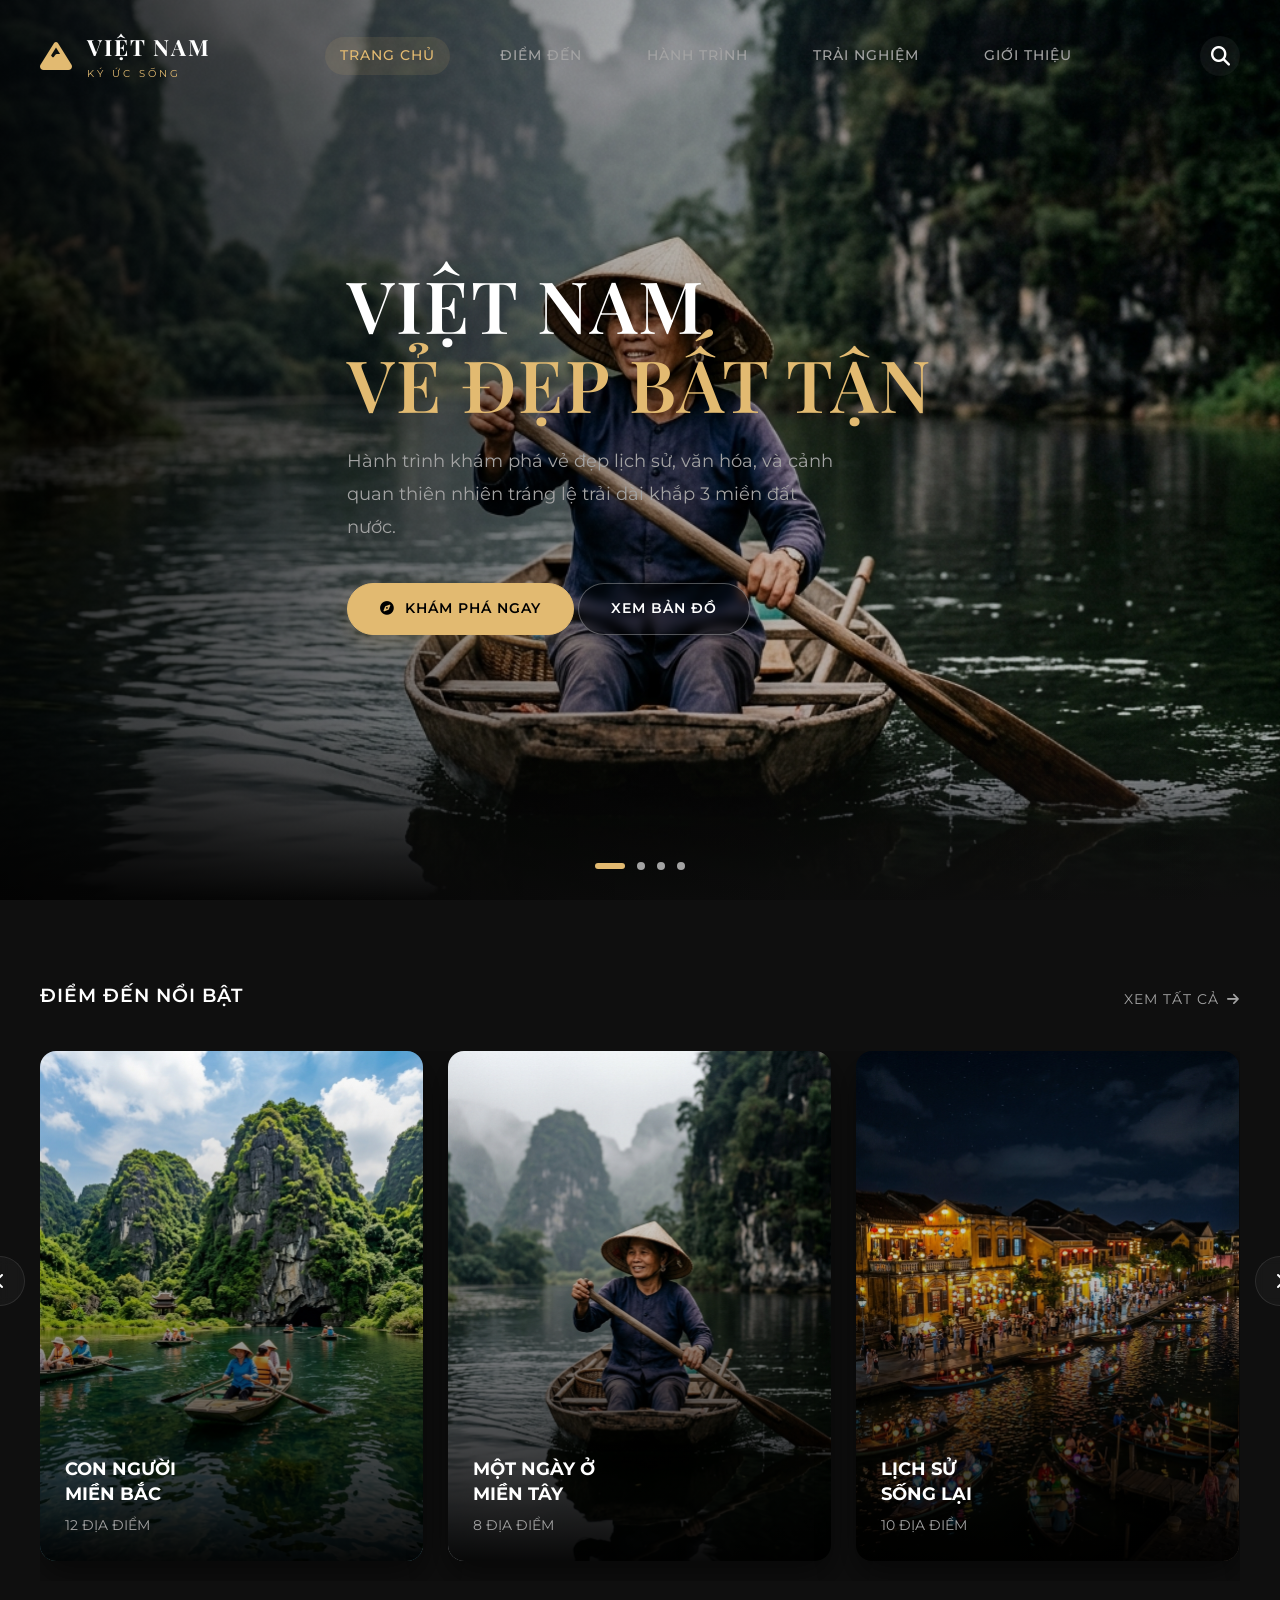
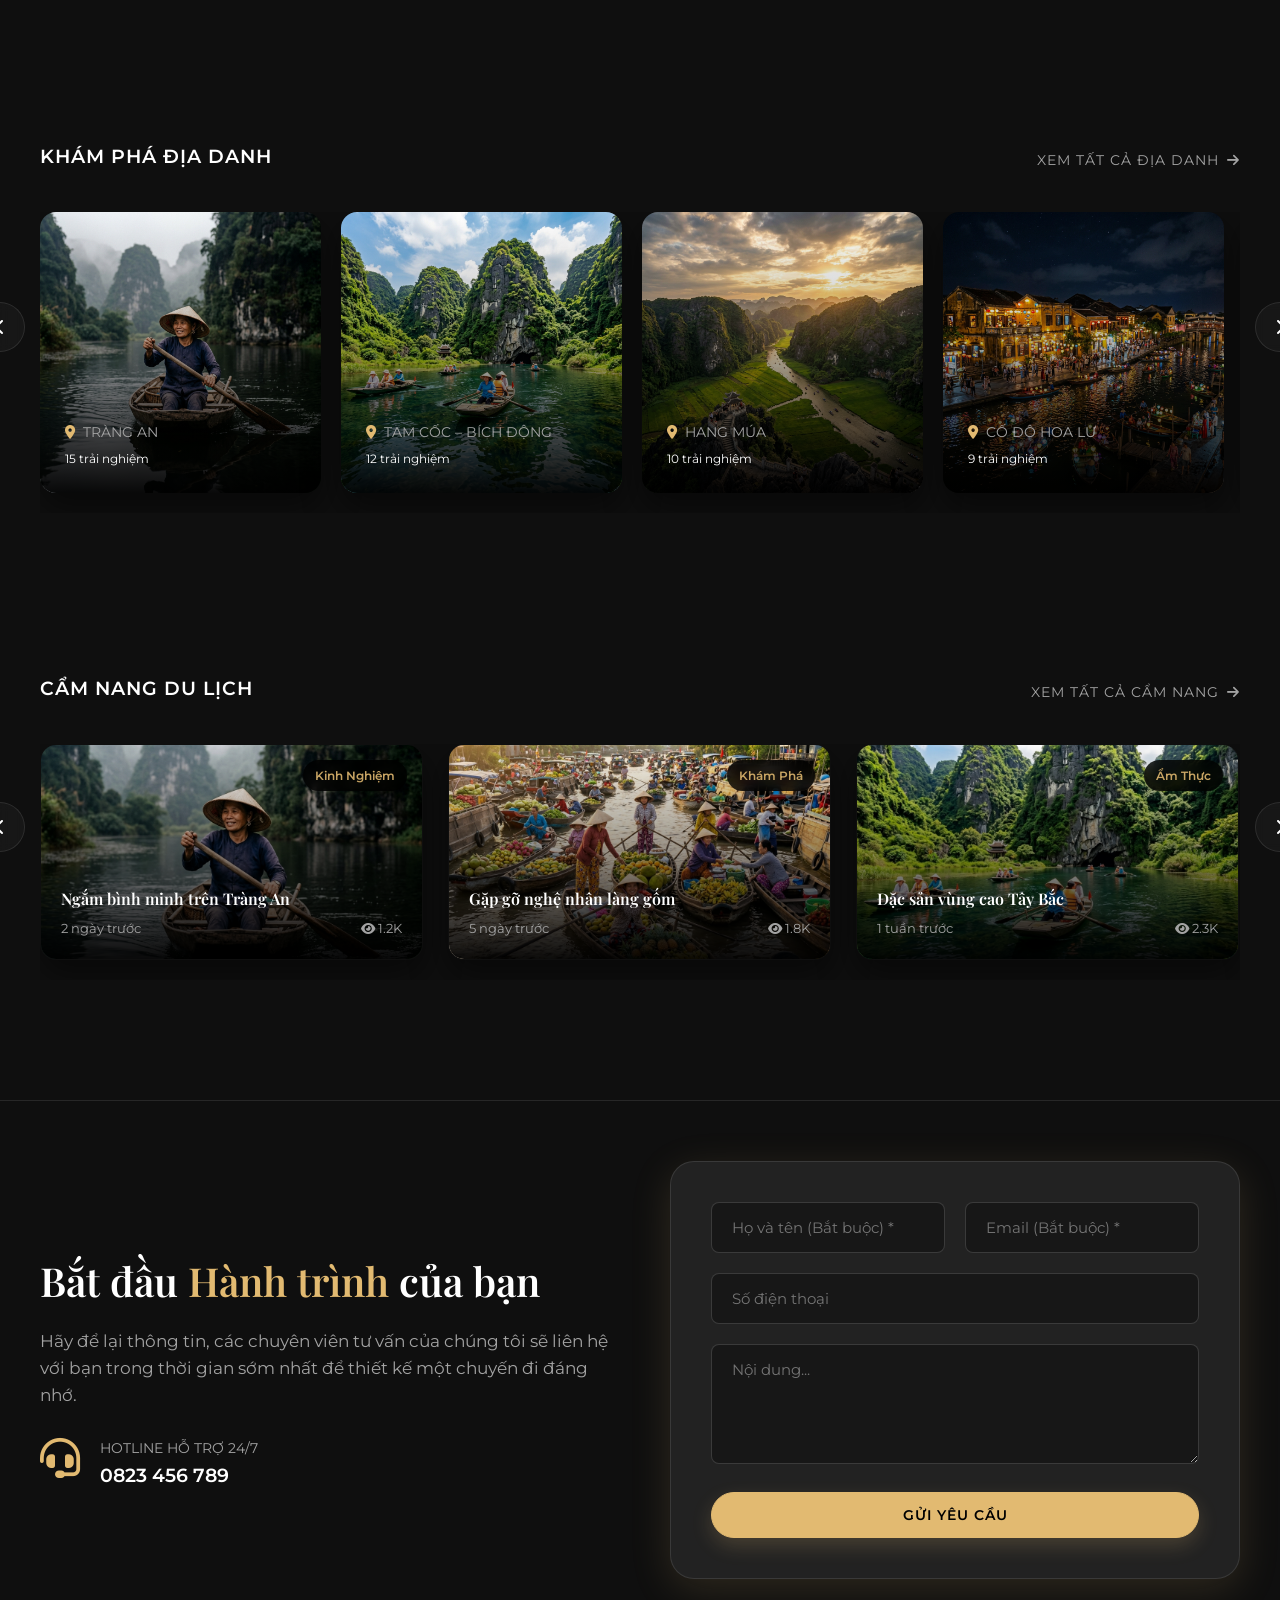
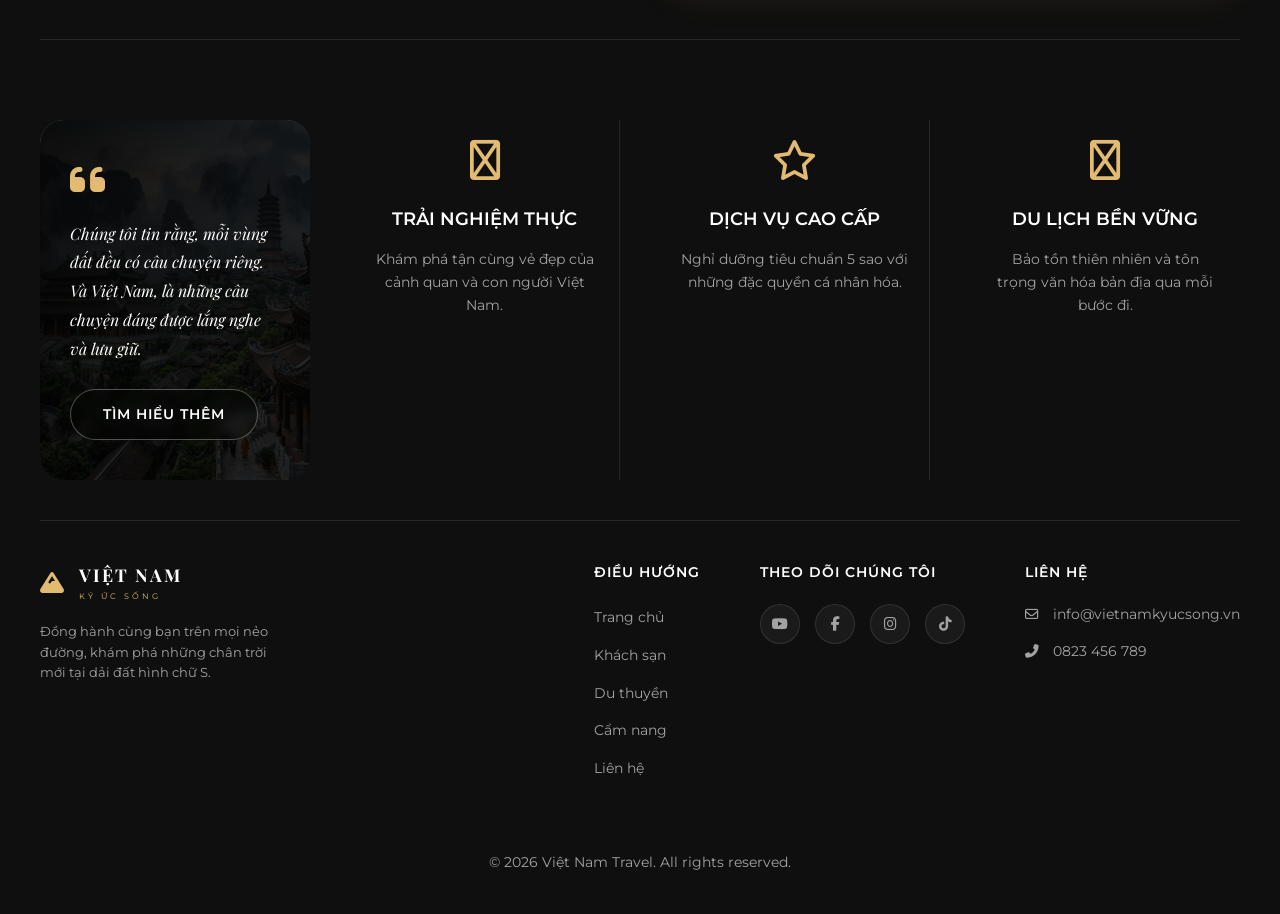
==== commit df175701: "feat: add responsive contact forms to pages and video embed component to article page" ====
--- a/index.html
+++ b/index.html
@@ -256,6 +256,38 @@
         </div>
     </section>
 
+    <!-- Contact Section -->
+    <section class="container" style="border-top: 1px solid var(--border); padding-top: 60px; margin-top: 40px;">
+        <div class="footer-contact">
+            <div class="contact-info">
+                <h3 class="font-serif">Bắt đầu <span class="text-gold">Hành trình</span> của bạn</h3>
+                <p>Hãy để lại thông tin, các chuyên viên tư vấn của chúng tôi sẽ liên hệ với bạn trong thời gian sớm nhất để thiết kế một chuyến đi đáng nhớ.</p>
+                <div style="display: flex; gap: 20px; margin-top: 20px;">
+                    <i class="fas fa-headset" style="font-size: 2.5rem; color: var(--gold);"></i>
+                    <div>
+                        <div style="font-size: 0.85rem; color: var(--text-muted); text-transform: uppercase;">Hotline hỗ trợ 24/7</div>
+                        <div style="font-size: 1.2rem; font-weight: 600; color: var(--text-main);">0823 456 789</div>
+                    </div>
+                </div>
+            </div>
+            <div class="contact-form-container">
+                <form class="contact-form" action="#" method="POST">
+                    <div class="form-row">
+                        <input type="text" class="form-control" name="name" placeholder="Họ và tên (Bắt buộc) *" required>
+                        <input type="email" class="form-control" name="email" placeholder="Email (Bắt buộc) *" required>
+                    </div>
+                    <div class="form-group">
+                        <input type="tel" class="form-control" name="phone" placeholder="Số điện thoại">
+                    </div>
+                    <div class="form-group">
+                        <textarea class="form-control" name="message" placeholder="Nội dung..."></textarea>
+                    </div>
+                    <button type="submit" class="btn btn-solid" style="width: 100%;">GỬI YÊU CẦU</button>
+                </form>
+            </div>
+        </div>
+    </section>
+
     <!-- Footer Area -->
     <footer class="container">
         <!-- Top Footer Grid -->
--- a/style.css
+++ b/style.css
@@ -603,6 +603,94 @@
     z-index: -1;
 }
 
+/* Contact Form Section */
+.footer-contact {
+    display: grid;
+    grid-template-columns: 1fr 1fr;
+    gap: 60px;
+    align-items: center;
+    margin-bottom: 40px;
+}
+
+.contact-info h3 {
+    font-size: 2.5rem;
+    margin-bottom: 15px;
+}
+
+.contact-info p {
+    color: var(--text-muted);
+    font-size: 1.05rem;
+    line-height: 1.6;
+    margin-bottom: 30px;
+}
+
+.contact-form {
+    background: var(--bg-card);
+    padding: 40px;
+    border-radius: var(--radius-lg);
+    border: 1px solid var(--border);
+    box-shadow: var(--shadow-glow);
+}
+
+.form-row {
+    display: grid;
+    grid-template-columns: 1fr 1fr;
+    gap: 20px;
+    margin-bottom: 20px;
+}
+
+.form-group {
+    margin-bottom: 20px;
+}
+
+.form-control {
+    width: 100%;
+    background: rgba(0,0,0,0.3);
+    border: 1px solid rgba(255,255,255,0.15);
+    color: var(--text-main);
+    padding: 15px 20px;
+    border-radius: var(--radius-sm);
+    font-family: 'Montserrat', sans-serif;
+    font-size: 0.95rem;
+    transition: var(--transition);
+}
+
+.form-control:focus {
+    outline: none;
+    border-color: var(--gold);
+    box-shadow: 0 0 10px rgba(226, 186, 113, 0.1);
+    background: rgba(0,0,0,0.5);
+}
+
+textarea.form-control {
+    resize: vertical;
+    min-height: 120px;
+}
+
+.form-control::placeholder {
+    color: rgba(255,255,255,0.4);
+}
+
+/* Responsive Video */
+.video-responsive {
+    position: relative;
+    padding-bottom: 56.25%; /* 16:9 aspect ratio */
+    height: 0;
+    overflow: hidden;
+    margin: 50px 0;
+    border-radius: var(--radius-md);
+    box-shadow: var(--shadow-soft);
+    border: 1px solid var(--border);
+}
+
+.video-responsive iframe {
+    position: absolute;
+    top: 0;
+    left: 0;
+    width: 100%;
+    height: 100%;
+}
+
 .quote-box i {
     color: var(--gold);
     font-size: 2.5rem;
@@ -1001,6 +1089,12 @@
         border-right: none;
     }
 
+    /* Contact Form */
+    .footer-contact {
+        grid-template-columns: 1fr;
+        gap: 40px;
+    }
+
     /* Section */
     .section {
         padding: 60px 0;
@@ -1172,6 +1266,15 @@
         min-height: 250px;
     }
 
+    /* Contact Form */
+    .contact-form {
+        padding: 30px 20px;
+    }
+    
+    .form-row {
+        grid-template-columns: 1fr;
+    }
+
     .feature-col {
         border-right: none;
         border-bottom: 1px solid var(--border);
